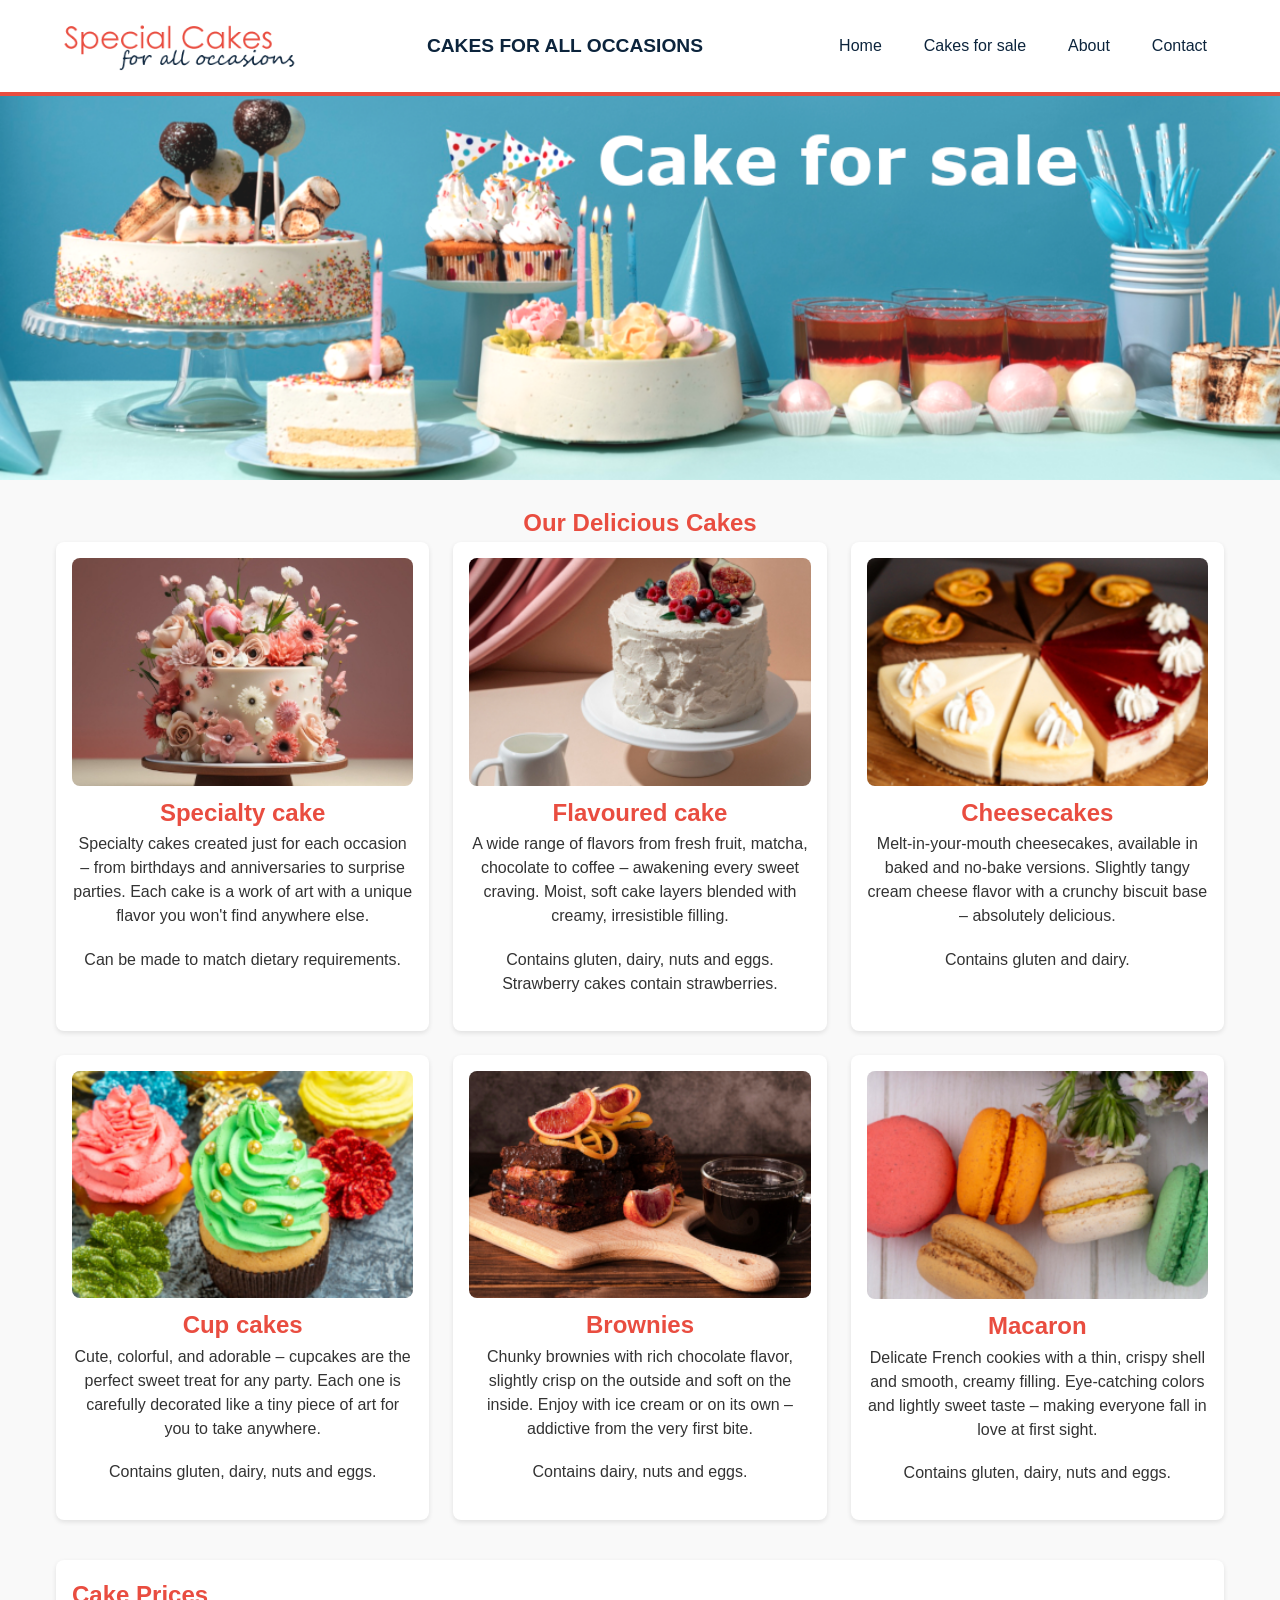
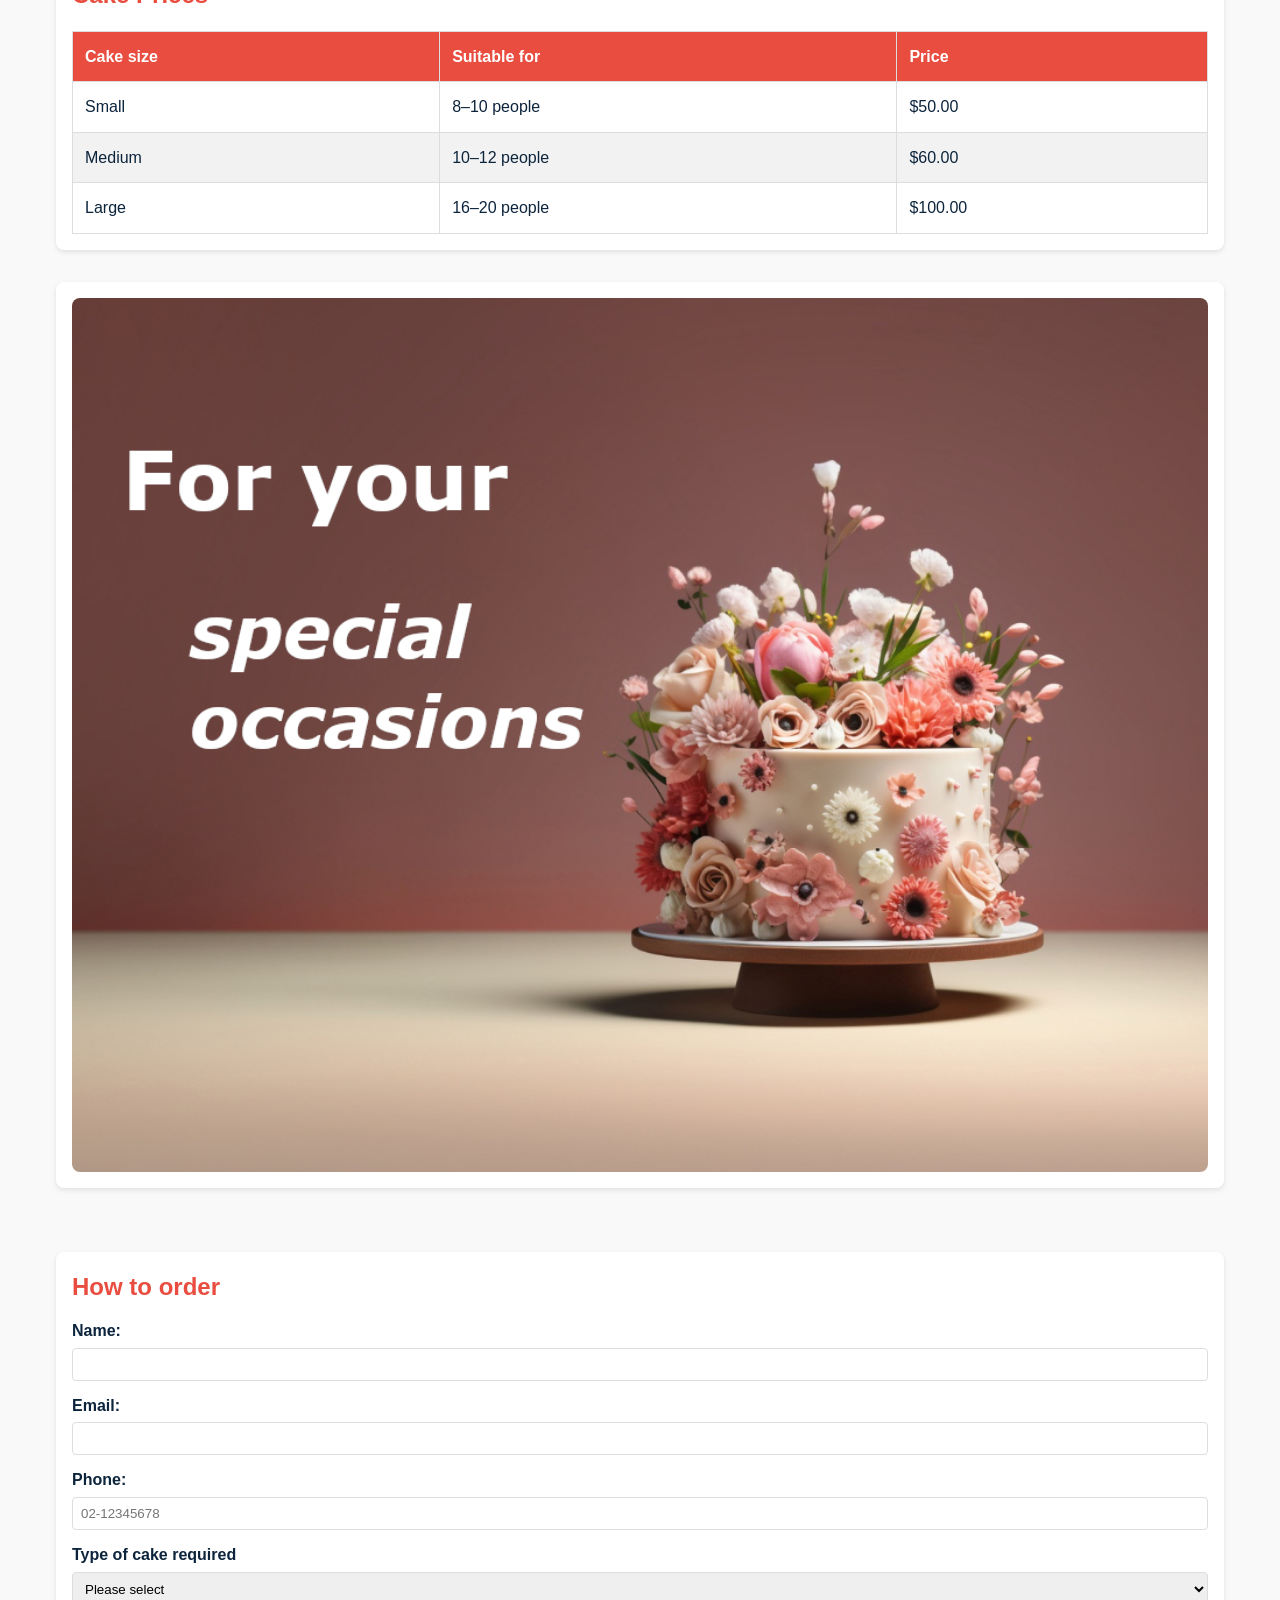
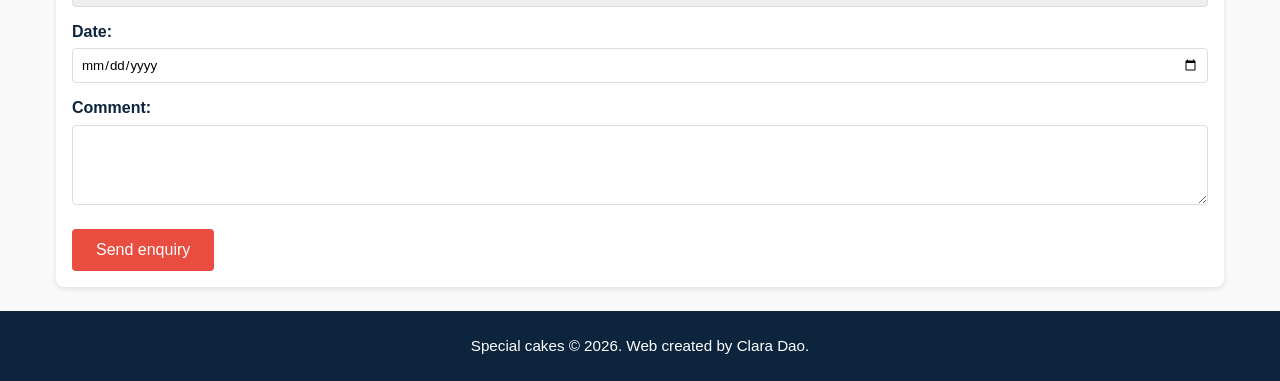
==== cakes_for_sale.html @ 3f32305c "Add files via upload Upload Version 1 - Final website with form validation and improvements." ====
<!DOCTYPE html>
<html lang="en">

<head>
    <meta charset="UTF-8">
    <meta name="viewport" content="width=device-width, initial-scale=1.0">
    <title>Special Cakes About page</title>
    <link rel="stylesheet" href="css/style.css">
</head>

<body>

    <!-- HEADER -->
    <header>
        <div class="header-top">

            <!-- Logo -->
            <div class="logo">
                <a href="index.html">
                    <img src="images/logo.png" alt="Special Cakes logo">
                </a>
            </div>

            <!-- Title -->
            <div class="main-title">
                <a href="index.html">
                    <h2>CAKES FOR ALL OCCASIONS</h2>
                </a>
            </div>

            <!-- Navigation -->
            <nav>
                <ul>
                    <li><a href="index.html">Home</a></li>
                    <li><a href="cakes_for_sale.html">Cakes for sale</a></li>
                    <li><a href="about_us.html">About</a></li>
                    <li><a href="contact_us.html">Contact</a></li>
                </ul>
            </nav>

        </div>
    </header>

    <!-- BANNER -->
    <div class="banner">
        <img src="images/Cake_for_sale/2.1.cakeforsale_banner_1200.png" alt="Banner showing the beautiful cakes">
    </div>

<main>

 <section class="cakes">

  <h1>Our Delicious Cakes</h1>

  <!-- BOX TOP: CAKE LIST -->
  <div class="cake-list">

    <!-- ITEM 1 -->
    <div class="cake-item">
      <a href="images/Cake_for_sale/2.3.Specialtycake_975.jpg" alt="Specialty cake image">
        <img src="images/Cake_for_sale/2.3.Specialtycake_300.jpg" alt="Specialty cake image">
      </a>
      <h2>Specialty cake</h2>
      <p>Specialty cakes created just for each occasion – from birthdays and anniversaries to surprise parties. Each cake is a work of art with a unique flavor you won't find anywhere else.</p>
      <p>Can be made to match dietary requirements.</p>
    </div>

    <!-- ITEM 2 -->
    <div class="cake-item">
      <a href="images/cake_for_sale/2.4.flavouredcake_975.jpg" alt="Flavoured cake image">
        <img src="images/Cake_for_sale/2.4.flavouredcake_300.jpg" alt="Flavoured cake image">
      </a>
      <h2>Flavoured cake</h2>
      <p>A wide range of flavors from fresh fruit, matcha, chocolate to coffee – awakening every sweet craving. Moist, soft cake layers blended with creamy, irresistible filling.</p>
      <p>Contains gluten, dairy, nuts and eggs. Strawberry cakes contain strawberries.</p>
    </div>

    <!-- ITEM 3 -->
    <div class="cake-item">
      <a href="images/cake_for_sale/2.5.cheesecake_975.jpg" alt="Cheesecakes image">
        <img src="images/Cake_for_sale/2.5.cheesecake_300.jpg" alt="Cheesecakes image">
      </a>
      <h2>Cheesecakes</h2>
      <p>Melt-in-your-mouth cheesecakes, available in baked and no-bake versions. Slightly tangy cream cheese flavor with a crunchy biscuit base – absolutely delicious.</p>
      <p>Contains gluten and dairy.</p>
    </div>

    <!-- ITEM 4 -->
    <div class="cake-item">
      <a href="images/cake_for_sale/2.7.cupcakes_975.jpg" alt="Cup cakes image">
        <img src="images/Cake_for_sale/2.7.cupcakes_300.jpg" alt="Cup cakes image">
      </a>
      <h2>Cup cakes</h2>
      <p>Cute, colorful, and adorable – cupcakes are the perfect sweet treat for any party. Each one is carefully decorated like a tiny piece of art for you to take anywhere.</p>
      <p>Contains gluten, dairy, nuts and eggs.</p>
    </div>

    <!-- ITEM 5 -->
    <div class="cake-item">
      <a href="images/cake_for_sale/2.6.browneis_975.jpg" alt="Brownies image">
        <img src="images/Cake_for_sale/2.6.browneis_300.jpg" alt="Brownies image">
      </a>
      <h2>Brownies</h2>
      <p>Chunky brownies with rich chocolate flavor, slightly crisp on the outside and soft on the inside. Enjoy with ice cream or on its own – addictive from the very first bite.</p>
      <p>Contains dairy, nuts and eggs.</p>
    </div>

    <!-- ITEM 6 -->
    <div class="cake-item">
      <a href="images/cake_for_sale/2.2.macarons_975.jpg" alt="Macaron image">
        <img src="images/Cake_for_sale/2.2.macarons_300.jpg" alt="Macaron image">
      </a>
      <h2>Macaron</h2>
      <p>Delicate French cookies with a thin, crispy shell and smooth, creamy filling. Eye-catching colors and lightly sweet taste – making everyone fall in love at first sight.</p>
      <p>Contains gluten, dairy, nuts and eggs.</p>
    </div>

  </div>

      <!-- TABLE -->
    <div class="cake-prices">
      <h2>Cake Prices</h2>

      <table>
        <thead>
          <tr>
            <th>Cake size</th>
            <th>Suitable for</th>
            <th>Price</th>
          </tr>
        </thead>

        <tbody>
          <tr>
            <td>Small</td>
            <td>8–10 people</td>
            <td>$50.00</td>
          </tr>
          <tr>
            <td>Medium</td>
            <td>10–12 people</td>
            <td>$60.00</td>
          </tr>
          <tr>
            <td>Large</td>
            <td>16–20 people</td>
            <td>$100.00</td>
          </tr>
        </tbody>
      </table>
    </div>

    <!-- IMAGE -->
    <div class="order-image">
      <img src="images/Cake_for_sale/2.3.Specialtycake_975.jpg" alt="Special occasion cake">
    </div>

  </div>

  
  <!-- BOX UNDER -->
  <div class="order-section">

 <div class="order-form">
  <h2>How to order</h2>

  <form>
    <label for="name">Name:</label>
    <input type="text" id="name" name="name" required>

    <label for="email">Email:</label>
    <input type="email" id="email" name="email" required>

    <label for="phone">Phone:</label>
     <input type="tel" id="phone" name="phone" 
       pattern="[0-9]{2}-[0-9]{8}" 
       placeholder="02-12345678" 
       required>

    <div class="form-group">
      <label for="cake-type">Type of cake required</label>

      <select id="cake-type" name="cake-type">
        <option value="" selected>Please select</option>
        <option value="speciality">Speciality cake</option>
        <option value="flavoured">Flavoured cake</option>
        <option value="cheesecake">Cheesecake</option>
        <option value="brownies">Brownies</option>
        <option value="cupcakes">Cupcakes</option>
        <option value="macarons">Macarons</option>
      </select>
    </div>

    <label for="date">Date:</label>
    <input type="date" id="date" name="date">

    <label for="comment">Comment:</label>
    <textarea id="comment" name="comment"></textarea>

    <!-- BUTTON -->
    <button type="submit">Send enquiry</button>
  </form>
</div>



</section>

</main>

<!-- FOOTER -->
<footer class="footer">
    <div class="container">
        <p>Special cakes © 2026. Web created by Clara Dao.</p>
    </div>
</footer>

</body>
</html>
---- css/style.css ----
/* ============================================
   RESET CSS - Compatible with all browsers.
   ============================================ */
* {
  margin: 0;
  padding: 0;
  box-sizing: border-box;
}

/* ============================================
    APPLICABLE TO THE ENTIRE WEBSITE
   ============================================ */
body {
  font-family: Arial, Helvetica, sans-serif;
  line-height: 1.6;
  background-color: #f9f9f9;
  color: #0C243C;
}

img {
  max-width: 100%;
  height: auto;
  display: block;
}

a {
  color: #0C243C;
  text-decoration: none;
}

a:hover {
  text-decoration: underline;
}

main {
  max-width: 1200px;
  margin: 1.5rem auto;
  padding: 0 1rem;
}

h1 {
  color: #E94D40;
  text-align: center;
}

h2, h3 {
  color: #E94D40;
}

/* ============================================
   HEADER + NAVIGATION (Applies to all pages)
   ============================================ */
header {
  background-color: #ffffff;
  border-bottom: 4px solid #E94D40;
}

.header-top {
  display: flex;
  align-items: center;
  justify-content: space-between;
  max-width: 1200px;
  margin: 0 auto;
  padding: 1rem;
}

.logo img {
  height: 60px;
  width: auto;
}

.main-title h2 {
  font-size: 1.2rem;
  color: #0C243C;
  margin: 0;
}

nav ul {
  list-style: none;
  display: flex;
  gap: 0.5rem;
}

nav ul li a {
  padding: 0.5rem 1rem;
  border-radius: 999px;
  border: 1px solid transparent;
  color: #0C243C;
}

nav ul li a:hover {
  border-color: #E94D40;
  background-color: #E94D40;
  color: white;
  text-decoration: none;
}
p {
    margin-bottom: 1.2rem;     /* Khoảng cách giữa các đoạn văn */
    line-height: 1.5;          /* Chiều cao dòng dễ đọc */
    color: #333;
}
/* ============================================
   FOOTER (Applies to all pages)
   ============================================ */
footer.footer {
    background-color: #0C243C;
    color: white;
    padding: 1.5rem 1rem;
    text-align: center;
    font-size: 0.95rem;
}

footer.footer p {
    color: white;
    margin: 0;
}

/* ============================================
   BANNER (Applies to all pages)
   ============================================ */
.banner img {
  width: 100%;
  height: auto;
}

/* ============================================
    INDEX (HOME PAGE)
   ============================================ */
.welcome {
  text-align: center;
  margin: 2rem 0;
  
}

.welcome h1 {
  color: #E94D40;
  margin-bottom: 2rem;
}

.content {
  display: flex;
  gap: 2rem;
  margin-top: 3rem;
}

.box-left {
  flex: 1;
}

.box-right {
  flex: 1;
}

.box-right img {
  width: 100%;
  border-radius: 8px;
  display: block; 
}

.visit-us {
    background-color: white;
    padding: 1rem;
    border-radius: 8px;
    margin-bottom: 1.5rem;
    box-shadow: 0 2px 5px rgba(0,0,0,0.1);
}

/* Bakery Hours - Kéo dài hết chiều ngang */
.bakery-hours {
    background-color: whitesmoke;
    padding: 1rem;
    border-radius: 8px;
    box-shadow: 0 2px 5px rgba(0,0,0,0.1);
    width: 100%;                    /* Kéo dài hết chiều ngang */
    margin-bottom: 1.5rem;
}

.map iframe {
  width: 100%;
  margin-top: 1rem;
  border-radius: 8px;
}


/* ============================================
    CAKES FOR SALE PAGE
   ============================================ */
.cake-list {
  display: grid;
  grid-template-columns: repeat(3, 1fr);
  gap: 1.5rem;
  margin-bottom: 2.5rem;
}

.cake-item {
  background-color: white;
  border-radius: 8px;
  padding: 1rem;
  text-align: center;
  box-shadow: 0 2px 5px rgba(0,0,0,0.1);
}

.cake-item img {
  width: 100%;
  border-radius: 8px;
  margin-bottom: 0.5rem;
}

.cake-item h3 {
  color: #E94D40;
  margin: 0.5rem 0;
}

.order-section {
  display: flex;
  gap: 1.5rem;
  margin-top: 2rem;
  flex-wrap: wrap;
}

.order-form, .cake-prices, .order-image {
  flex: 1;
  background-color: white;
  padding: 1rem;
  border-radius: 8px;
  box-shadow: 0 2px 5px rgba(0,0,0,0.1);
  margin-top: 2rem;
}

.order-image img {
  width: 100%;
  border-radius: 8px;
}

form label {
  display: block;
  margin-top: 0.75rem;
  font-weight: bold;
}

form input, form select, form textarea {
  width: 100%;
  padding: 0.5rem;
  margin-top: 0.25rem;
  border: 1px solid #ddd;
  border-radius: 4px;
  font-family: Arial;
}

form textarea {
  height: 80px;
}

button {
  background-color: #E94D40;
  color: white;
  border: none;
  padding: 0.75rem 1.5rem;
  margin-top: 1rem;
  border-radius: 4px;
  cursor: pointer;
  font-size: 1rem;
}

button:hover {
  background-color: #0C243C;
}

/* ============================================
   ABOUT PAGE
   ============================================ */
.section {
  display: flex;
  gap: 2rem;
  margin-bottom: 2.5rem;
  align-items: center;
  flex-wrap: wrap;
}

.text-box, .image-box {
  flex: 1;
  min-width: 250px;
}

.image-box img {
  border-radius: 8px;
  width: 100%;
}

table {
  width: 100%;
  border-collapse: collapse;
  margin-top: 1rem;
  background-color: white;
}

th, td {
  border: 1px solid #ddd;
  padding: 0.75rem;
  text-align: left;
}

th {
  background-color: #E94D40;
  color: white;
}

tr:nth-child(even) {
  background-color: #f2f2f2;
}

/* ============================================
   CONTACT PAGE
   ============================================ */
.contact-header {
  text-align: center;
  margin-bottom: 2rem;
}

.contact-header h2 {
  color: #0C243C;
}

.contact-content {
  display: flex;
  gap: 2rem;
  align-items: flex-start;
  flex-wrap: wrap;
}

.contact-form {
  flex: 1;
  background-color: white;
  padding: 1.5rem;
  border-radius: 8px;
  box-shadow: 0 2px 5px rgba(0,0,0,0.1);
}

.contact-form h3 {
  margin-top: 0;
  color: #E94D40;
}

.contact-image {
  flex: 1;
}

.contact-image img {
  width: 100%;
  border-radius: 8px;
}
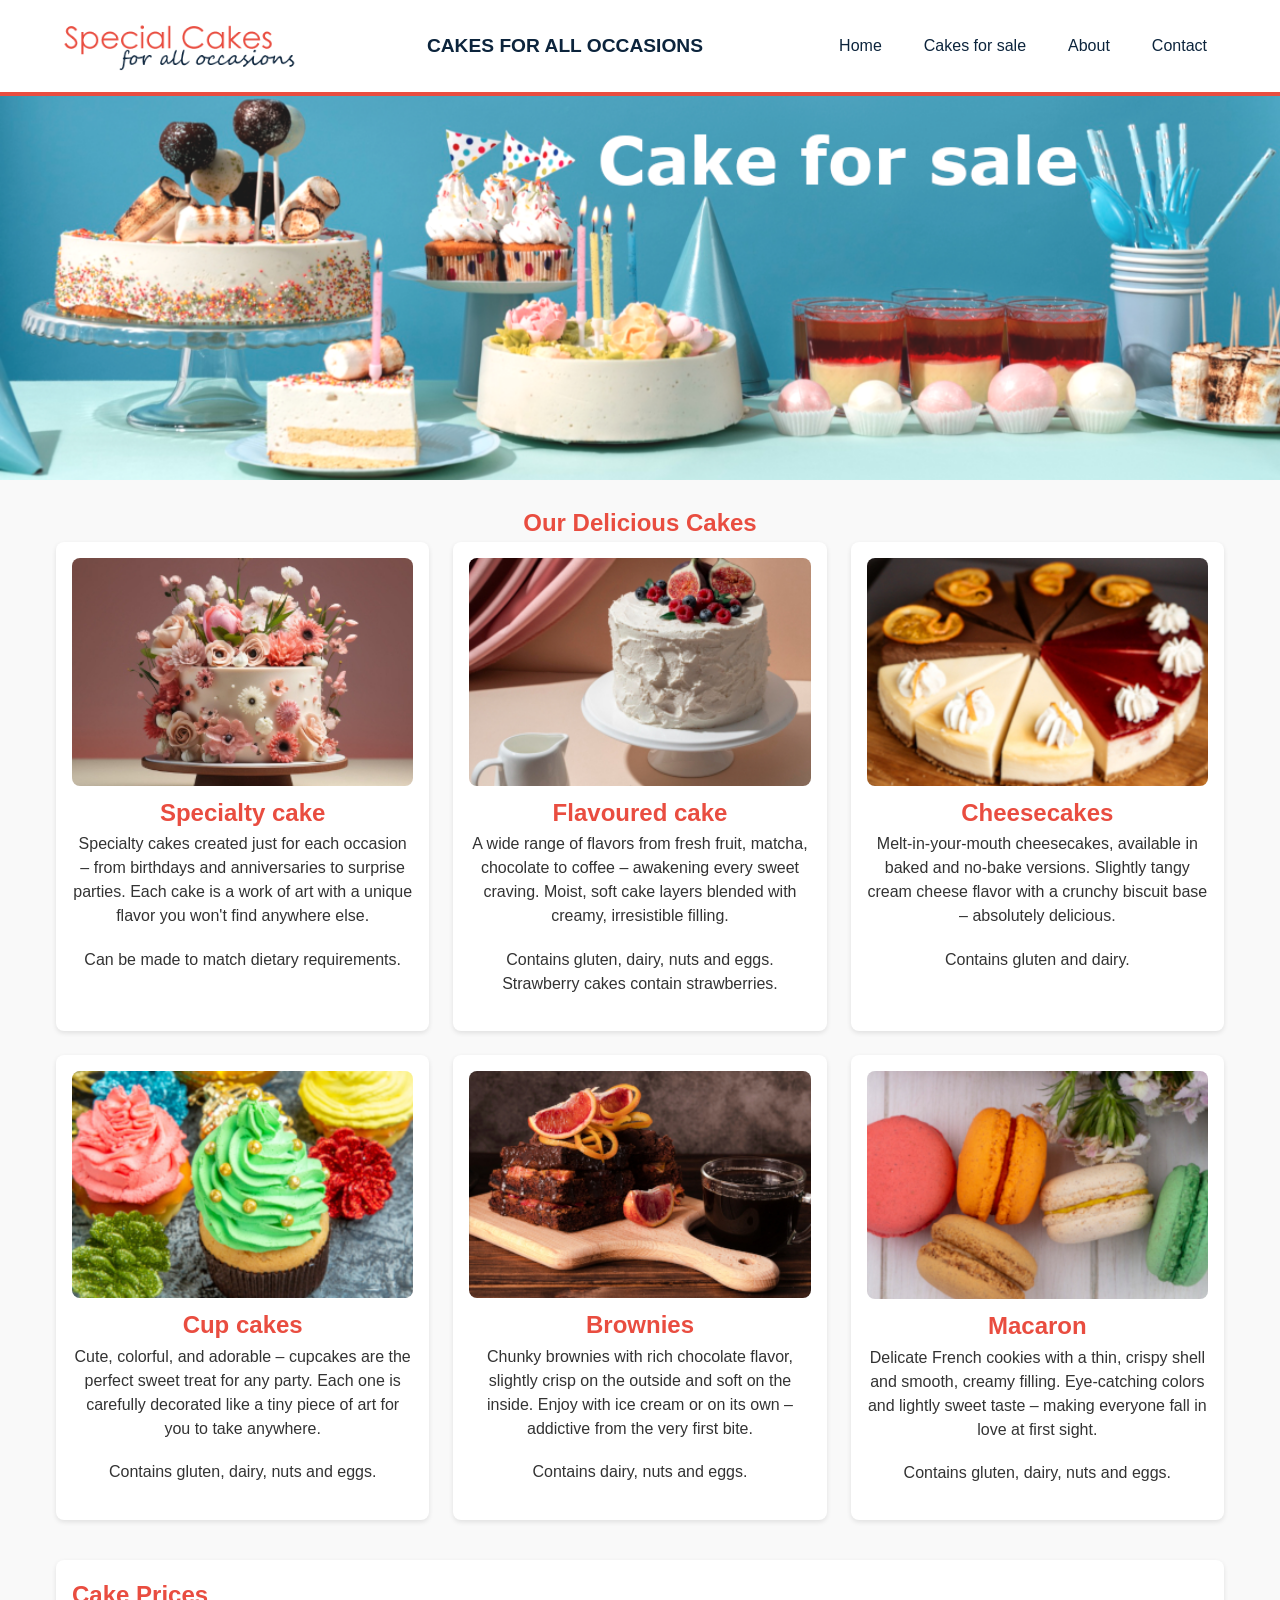
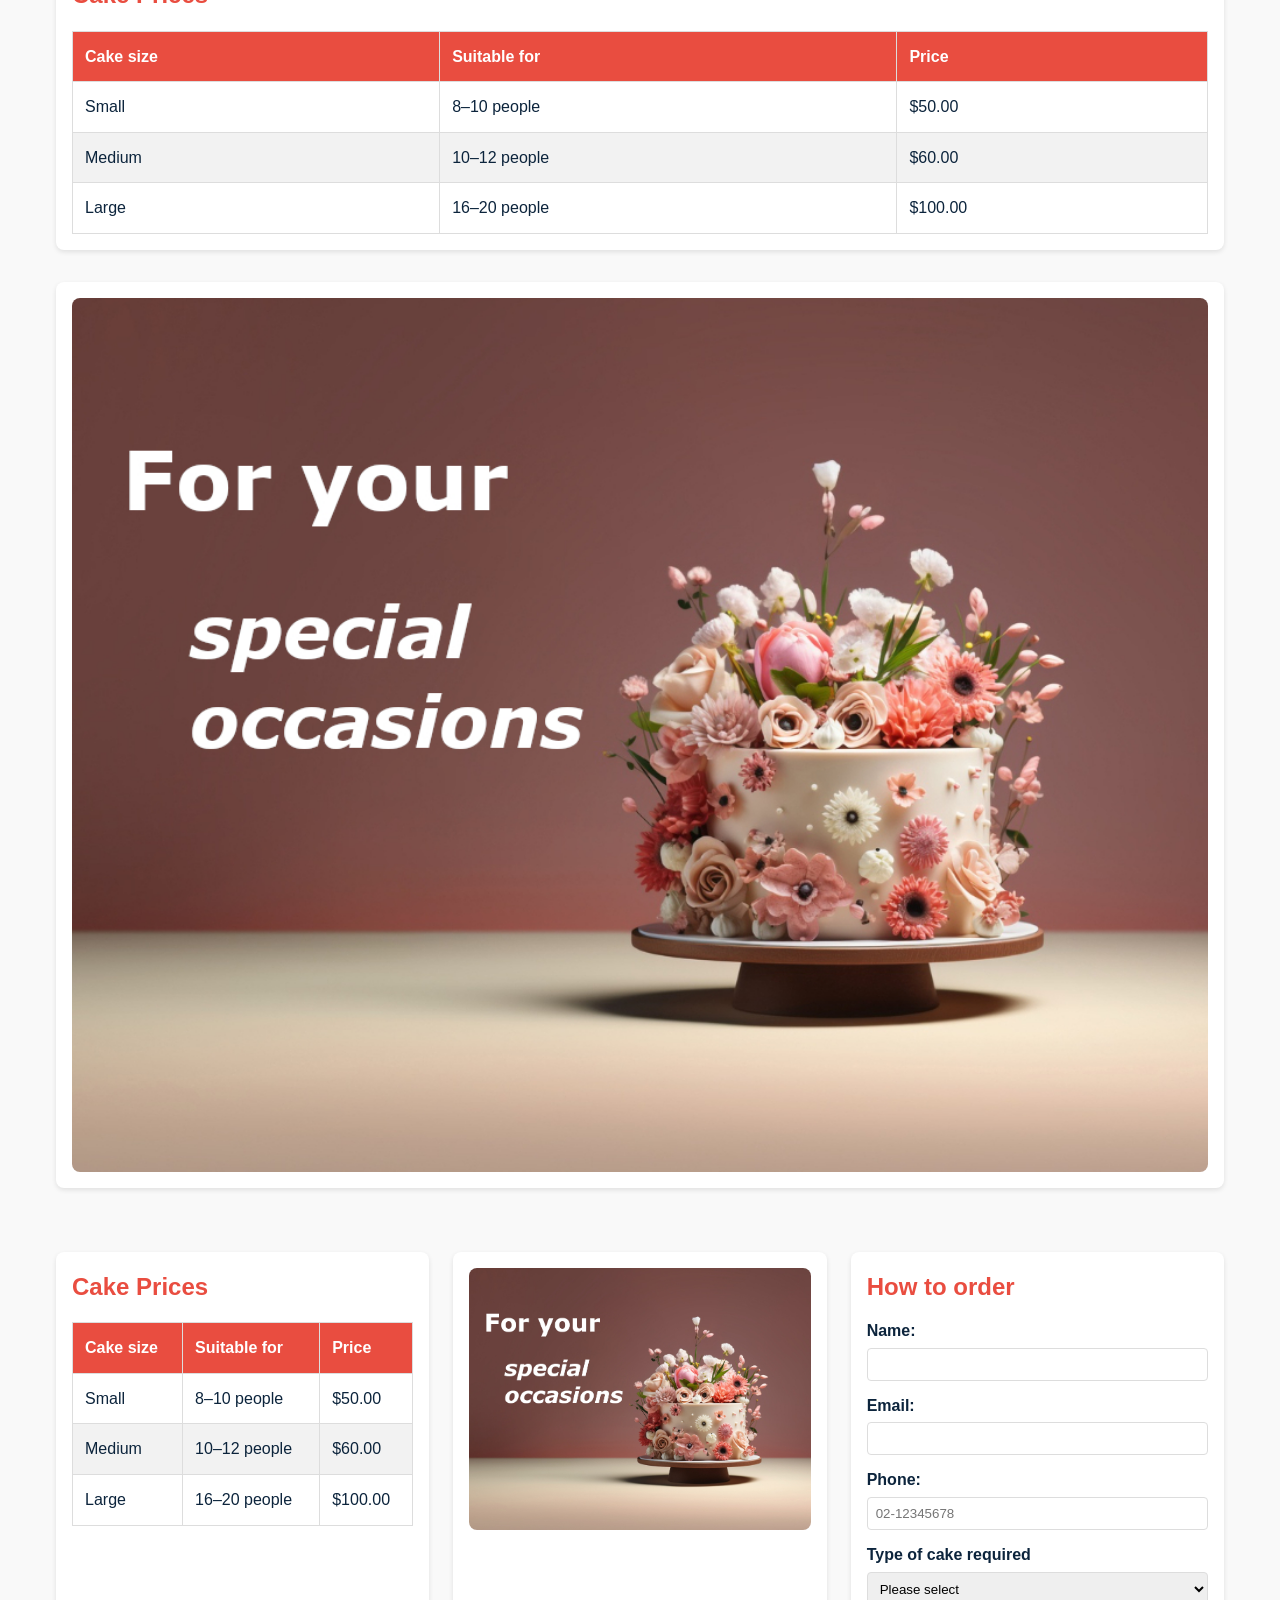
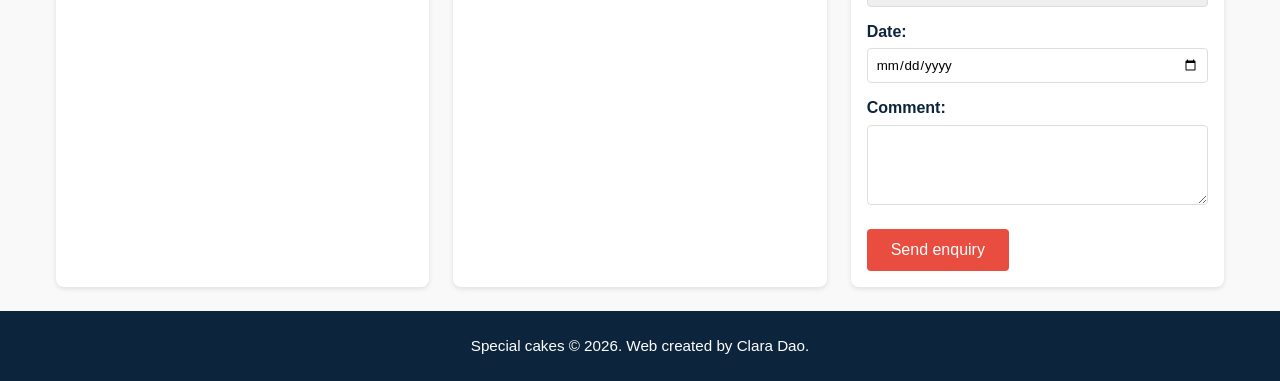
==== commit 92fa1a72: "Add files via upload fix errors cakes for sale version 1" ====
--- a/cakes_for_sale.html
+++ b/cakes_for_sale.html
@@ -57,7 +57,7 @@
 
     <!-- ITEM 1 -->
     <div class="cake-item">
-      <a href="images/Cake_for_sale/2.3.Specialtycake_975.jpg" alt="Specialty cake image">
+      <a href="images/Cake_for_sale/2.3.Specialtycake_975.jpg">
         <img src="images/Cake_for_sale/2.3.Specialtycake_300.jpg" alt="Specialty cake image">
       </a>
       <h2>Specialty cake</h2>
@@ -67,7 +67,7 @@
 
     <!-- ITEM 2 -->
     <div class="cake-item">
-      <a href="images/cake_for_sale/2.4.flavouredcake_975.jpg" alt="Flavoured cake image">
+      <a href="images/Cake_for_sale/2.4.flavouredcake_975.jpg">
         <img src="images/Cake_for_sale/2.4.flavouredcake_300.jpg" alt="Flavoured cake image">
       </a>
       <h2>Flavoured cake</h2>
@@ -77,7 +77,7 @@
 
     <!-- ITEM 3 -->
     <div class="cake-item">
-      <a href="images/cake_for_sale/2.5.cheesecake_975.jpg" alt="Cheesecakes image">
+      <a href="images/Cake_for_sale/2.5.cheesecake_975.jpg">
         <img src="images/Cake_for_sale/2.5.cheesecake_300.jpg" alt="Cheesecakes image">
       </a>
       <h2>Cheesecakes</h2>
@@ -87,7 +87,7 @@
 
     <!-- ITEM 4 -->
     <div class="cake-item">
-      <a href="images/cake_for_sale/2.7.cupcakes_975.jpg" alt="Cup cakes image">
+      <a href="images/Cake_for_sale/2.7.cupcakes_975.jpg">
         <img src="images/Cake_for_sale/2.7.cupcakes_300.jpg" alt="Cup cakes image">
       </a>
       <h2>Cup cakes</h2>
@@ -97,7 +97,7 @@
 
     <!-- ITEM 5 -->
     <div class="cake-item">
-      <a href="images/cake_for_sale/2.6.browneis_975.jpg" alt="Brownies image">
+      <a href="images/Cake_for_sale/2.6.browneis_975.jpg">
         <img src="images/Cake_for_sale/2.6.browneis_300.jpg" alt="Brownies image">
       </a>
       <h2>Brownies</h2>
@@ -107,7 +107,7 @@
 
     <!-- ITEM 6 -->
     <div class="cake-item">
-      <a href="images/cake_for_sale/2.2.macarons_975.jpg" alt="Macaron image">
+      <a href="images/Cake_for_sale/2.2.macarons_975.jpg">
         <img src="images/Cake_for_sale/2.2.macarons_300.jpg" alt="Macaron image">
       </a>
       <h2>Macaron</h2>
@@ -159,52 +159,86 @@
 
   
   <!-- BOX UNDER -->
-  <div class="order-section">
-
- <div class="order-form">
-  <h2>How to order</h2>
-
-  <form>
-    <label for="name">Name:</label>
-    <input type="text" id="name" name="name" required>
-
-    <label for="email">Email:</label>
-    <input type="email" id="email" name="email" required>
-
-    <label for="phone">Phone:</label>
-     <input type="tel" id="phone" name="phone" 
-       pattern="[0-9]{2}-[0-9]{8}" 
-       placeholder="02-12345678" 
-       required>
-
-    <div class="form-group">
-      <label for="cake-type">Type of cake required</label>
-
-      <select id="cake-type" name="cake-type">
-        <option value="" selected>Please select</option>
-        <option value="speciality">Speciality cake</option>
-        <option value="flavoured">Flavoured cake</option>
-        <option value="cheesecake">Cheesecake</option>
-        <option value="brownies">Brownies</option>
-        <option value="cupcakes">Cupcakes</option>
-        <option value="macarons">Macarons</option>
-      </select>
-    </div>
-
-    <label for="date">Date:</label>
-    <input type="date" id="date" name="date">
-
-    <label for="comment">Comment:</label>
-    <textarea id="comment" name="comment"></textarea>
-
-    <!-- BUTTON -->
-    <button type="submit">Send enquiry</button>
-  </form>
-</div>
-
-
-
-</section>
+    <div class="order-section">
+
+        <!-- Cake Prices -->
+        <div class="cake-prices">
+            <h2>Cake Prices</h2>
+            <table>
+                <thead>
+                    <tr>
+                        <th>Cake size</th>
+                        <th>Suitable for</th>
+                        <th>Price</th>
+                    </tr>
+                </thead>
+                <tbody>
+                    <tr>
+                        <td>Small</td>
+                        <td>8–10 people</td>
+                        <td>$50.00</td>
+                    </tr>
+                    <tr>
+                        <td>Medium</td>
+                        <td>10–12 people</td>
+                        <td>$60.00</td>
+                    </tr>
+                    <tr>
+                        <td>Large</td>
+                        <td>16–20 people</td>
+                        <td>$100.00</td>
+                    </tr>
+                </tbody>
+            </table>
+        </div>
+
+        <!-- Order Image -->
+        <div class="order-image">
+            <img src="images/Cake_for_sale/2.3.Specialtycake_975.jpg" alt="Special occasion cake">
+        </div>
+
+        <!-- Order Form -->
+        <div class="order-form">
+            <h2>How to order</h2>
+            <form>
+                <label for="name">Name:</label>
+                <input type="text" id="name" name="name" required>
+
+                <label for="email">Email:</label>
+                <input type="email" id="email" name="email" required>
+
+                <label for="phone">Phone:</label>
+                <input type="tel" id="phone" name="phone"
+                       pattern="[0-9]{2}-[0-9]{8}"
+                       placeholder="02-12345678"
+                       required>
+
+                <div class="form-group">
+                    <label for="cake-type">Type of cake required</label>
+                    <select id="cake-type" name="cake-type" required>
+                        <option value="" selected disabled>Please select</option>
+                        <option value="speciality">Speciality cake</option>
+                        <option value="flavoured">Flavoured cake</option>
+                        <option value="cheesecake">Cheesecake</option>
+                        <option value="brownies">Brownies</option>
+                        <option value="cupcakes">Cupcakes</option>
+                        <option value="macarons">Macarons</option>
+                    </select>
+                </div>
+
+                <label for="date">Date:</label>
+                <input type="date" id="date" name="date" required>
+
+                <label for="comment">Comment:</label>
+                <textarea id="comment" name="comment"></textarea>
+
+                <button type="submit">Send enquiry</button>
+            </form>
+        </div>
+
+    </div>   <!-- Đóng order-section -->
+
+</section>   <!-- Đóng section.cakes -->
 
 </main>
 
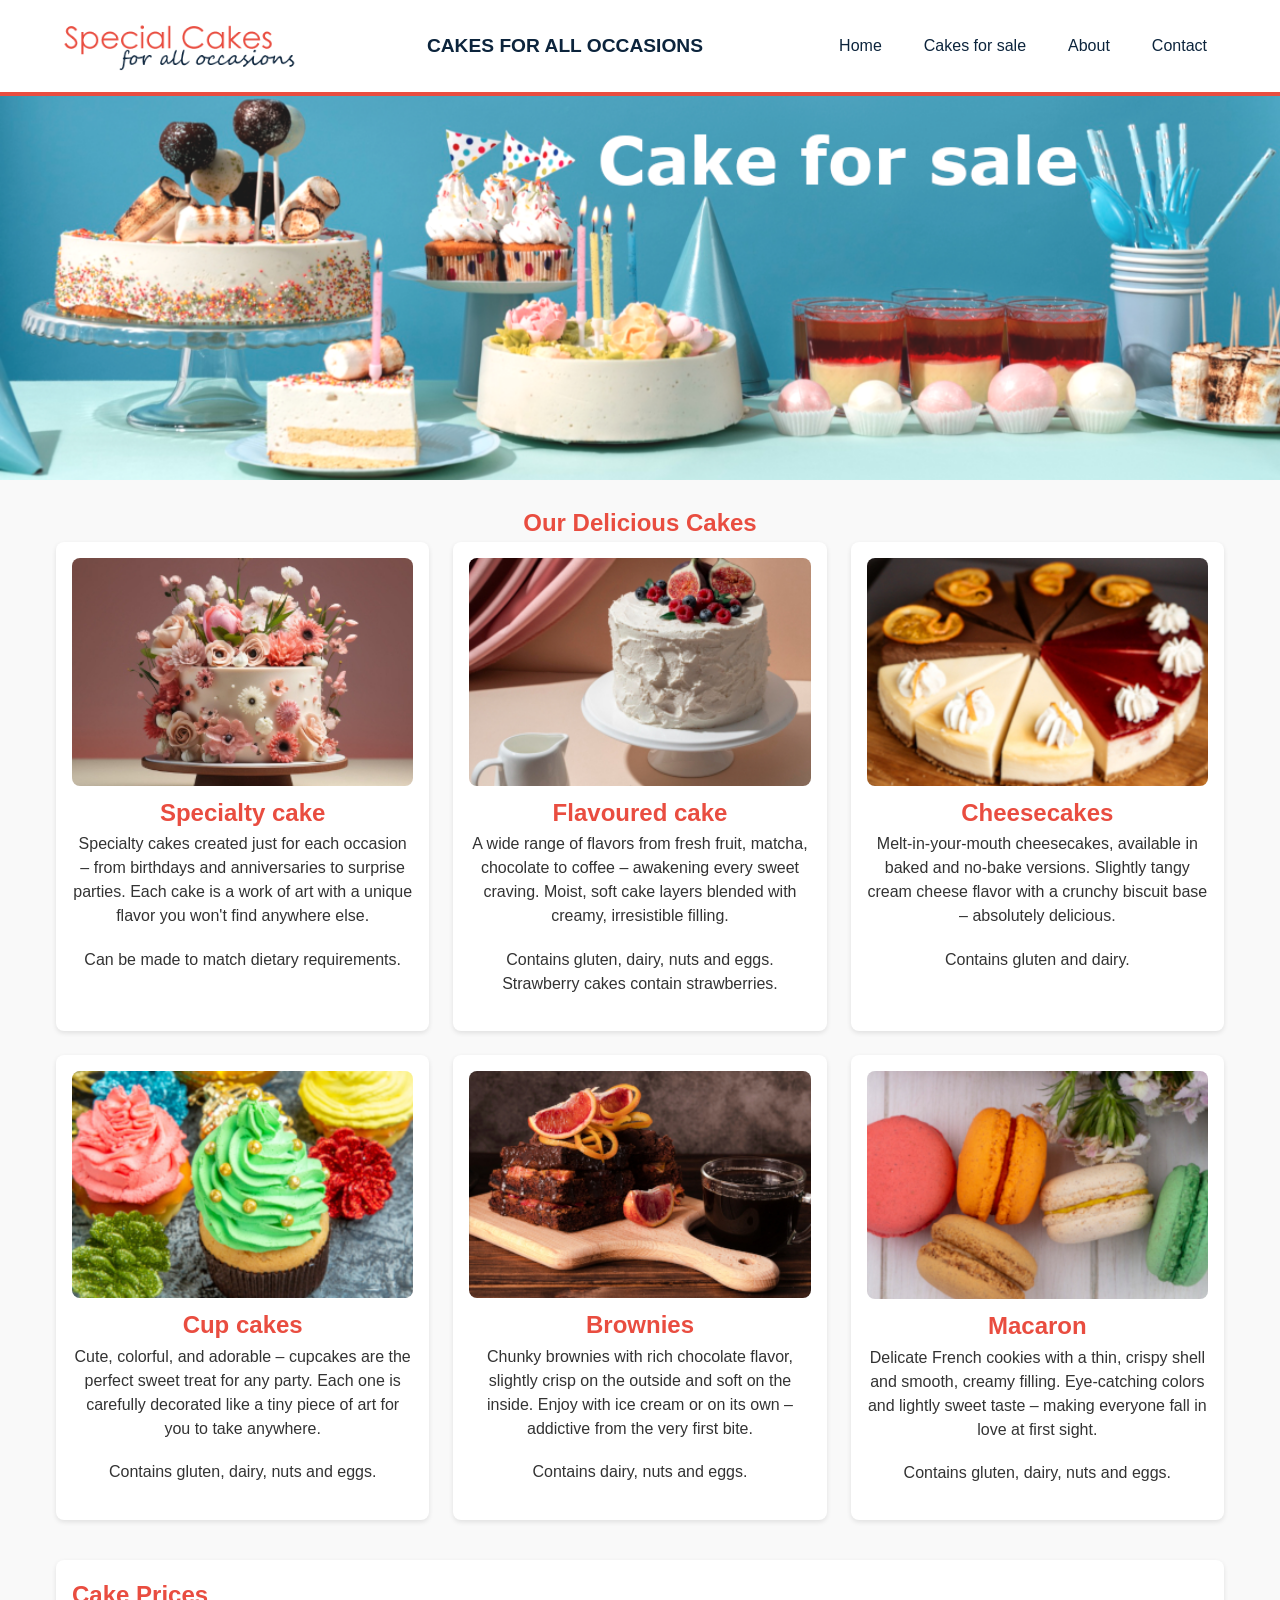
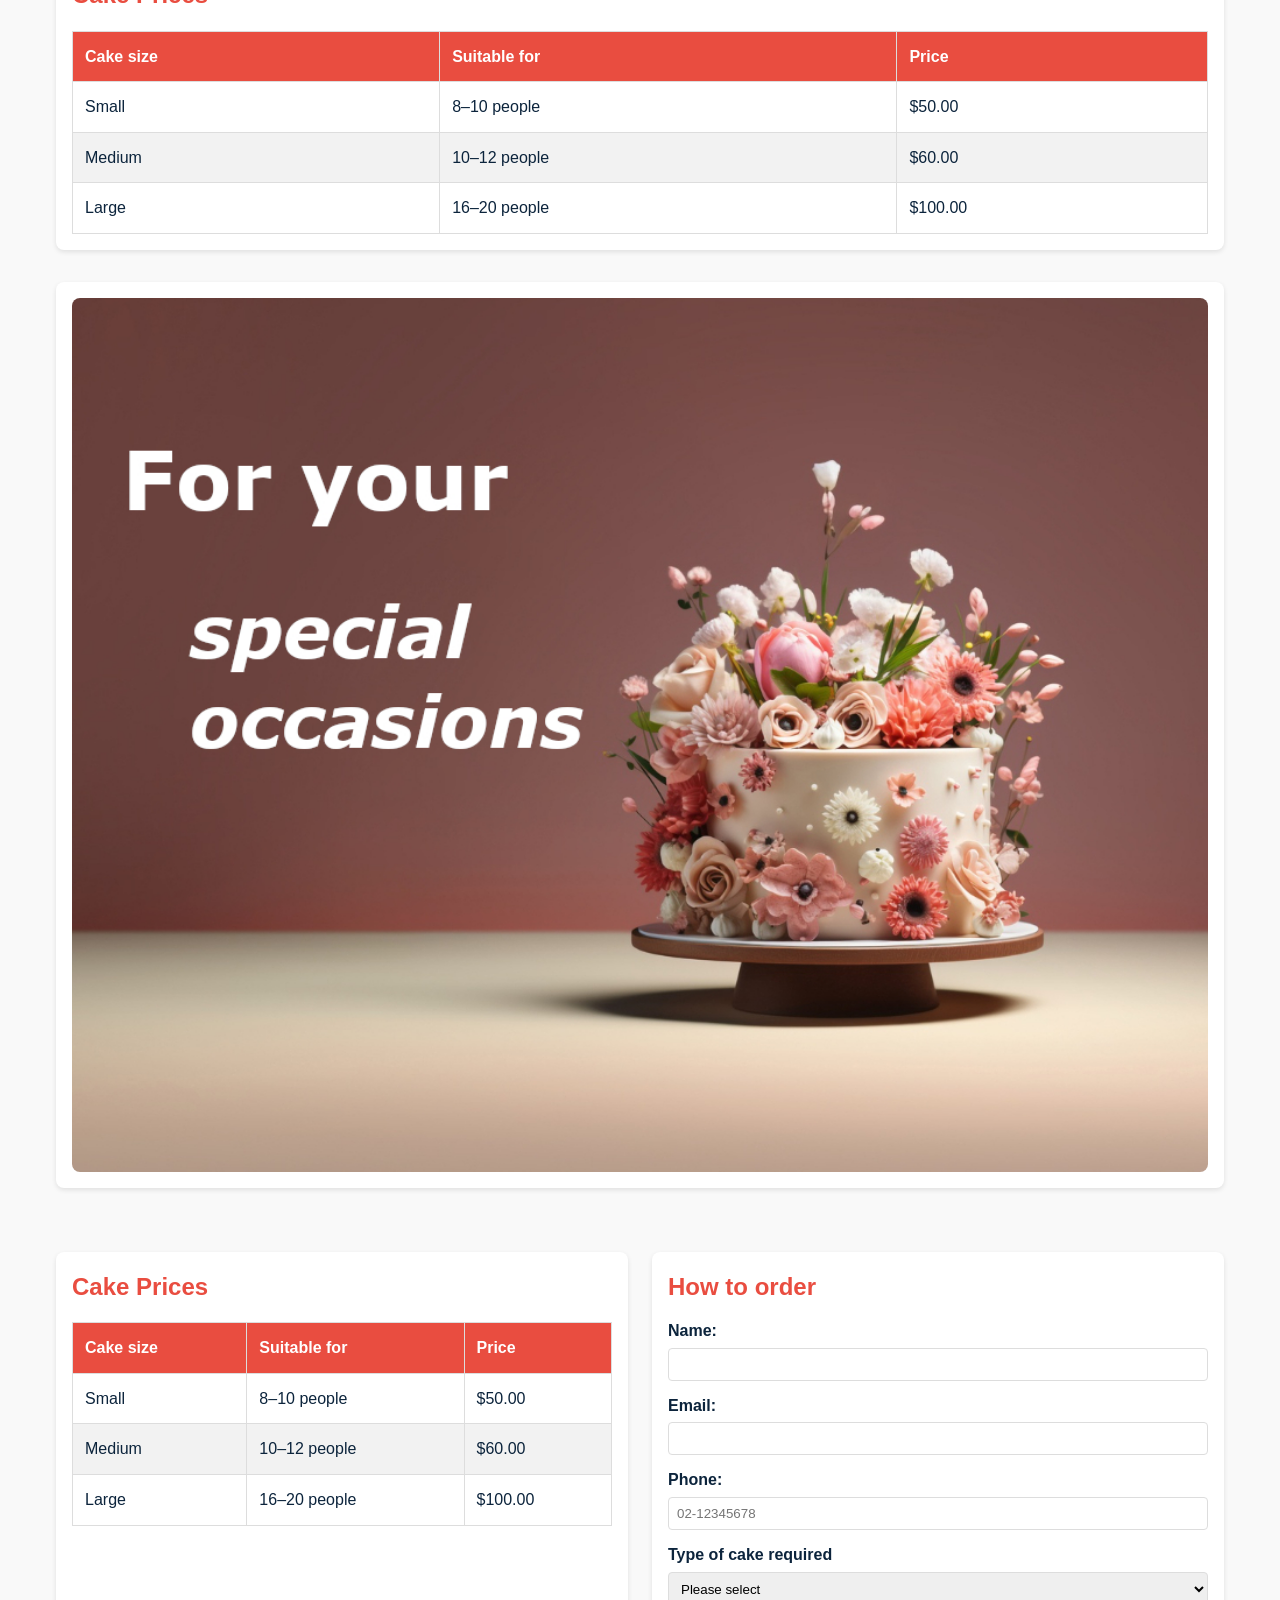
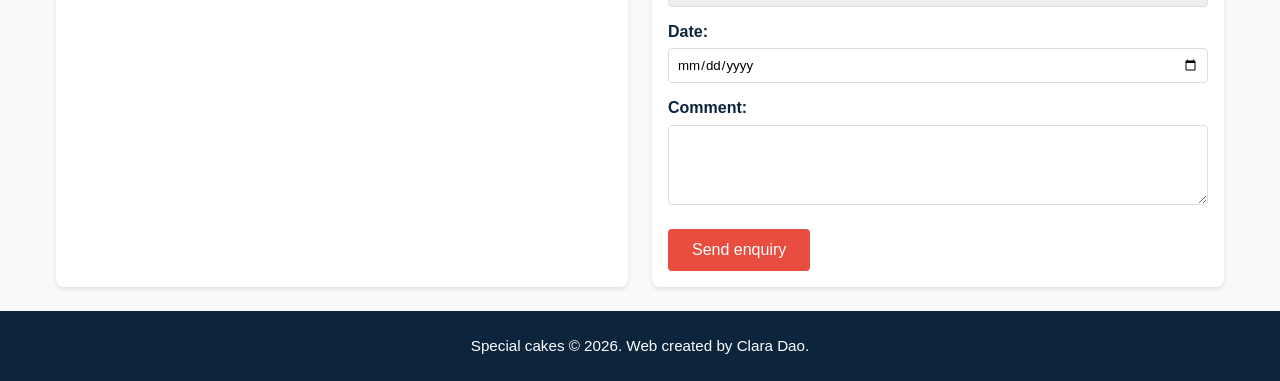
==== commit 16a16025: "Add files via upload fix errors cake for sale version 3" ====
--- a/cakes_for_sale.html
+++ b/cakes_for_sale.html
@@ -155,8 +155,6 @@
       <img src="images/Cake_for_sale/2.3.Specialtycake_975.jpg" alt="Special occasion cake">
     </div>
 
-  </div>
-
   
   <!-- BOX UNDER -->
     <div class="order-section">
@@ -190,11 +188,6 @@
                     </tr>
                 </tbody>
             </table>
-        </div>
-
-        <!-- Order Image -->
-        <div class="order-image">
-            <img src="images/Cake_for_sale/2.3.Specialtycake_975.jpg" alt="Special occasion cake">
         </div>
 
         <!-- Order Form -->
